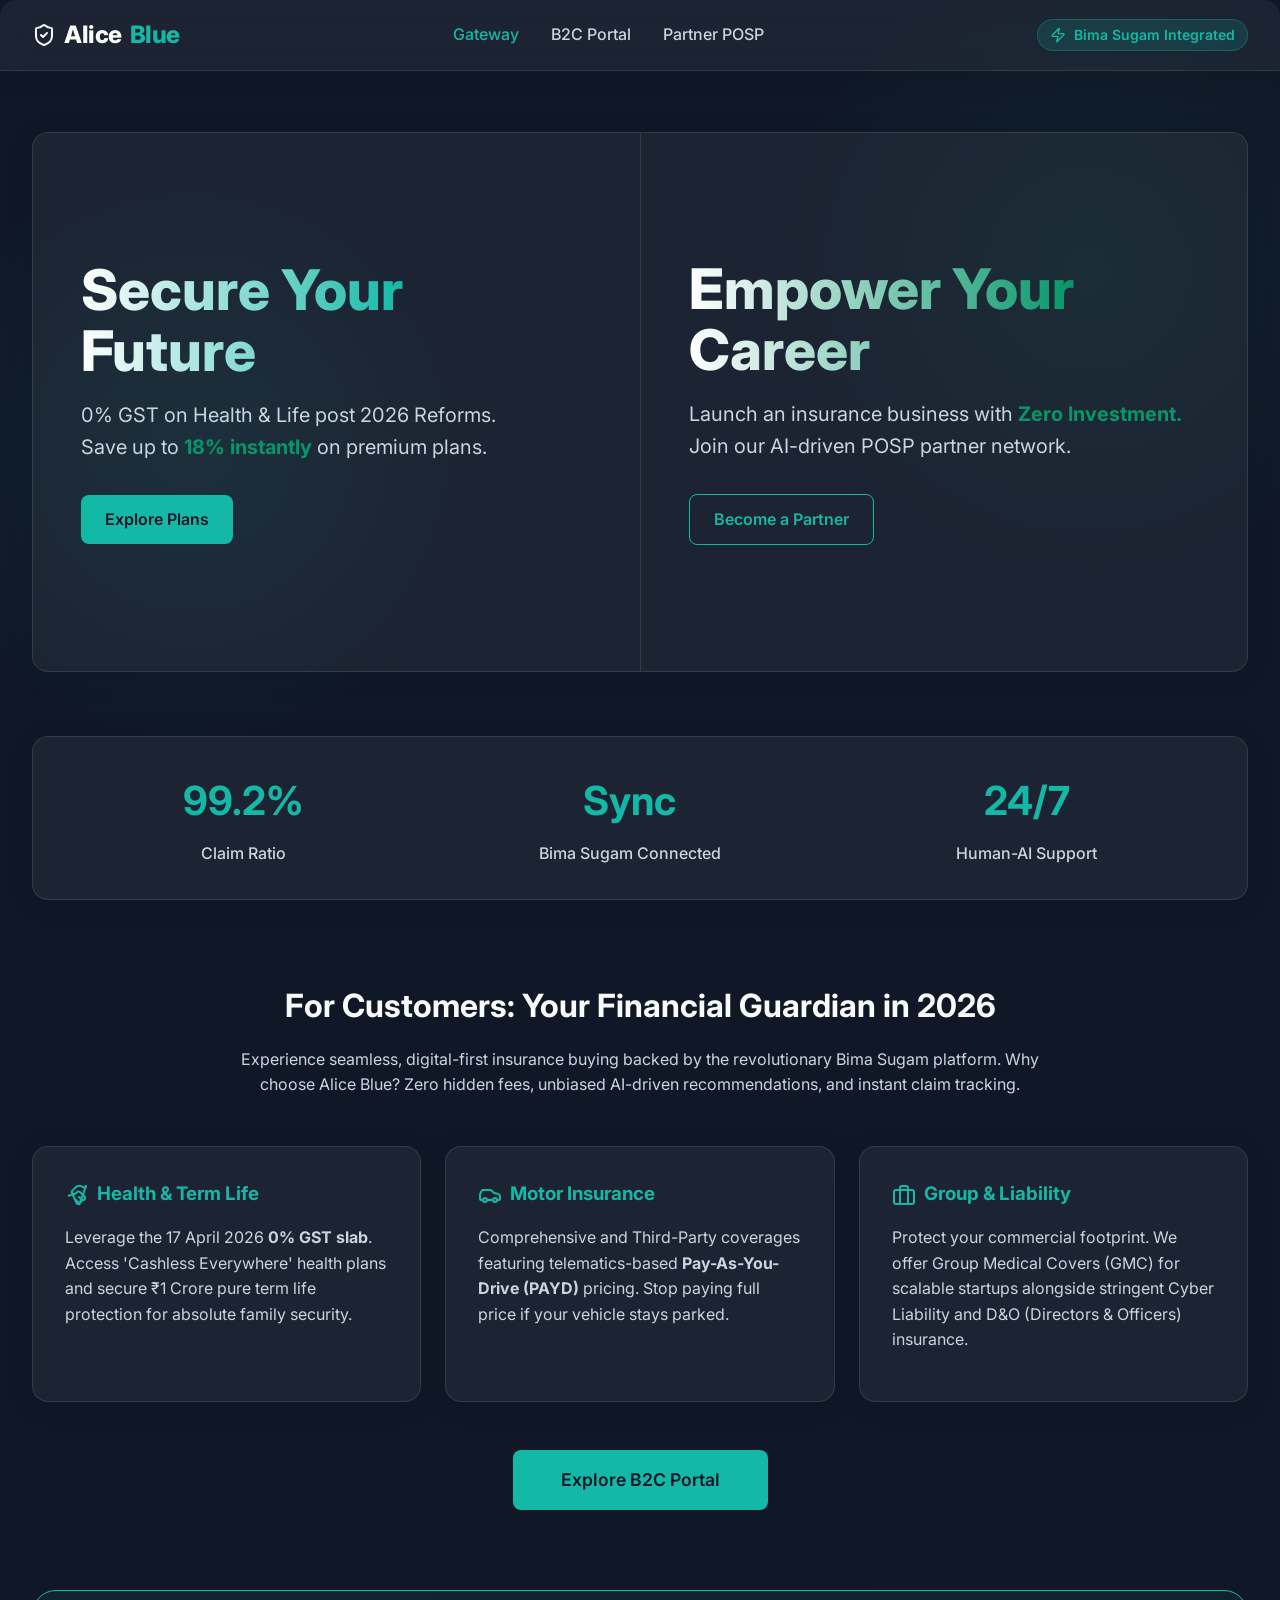
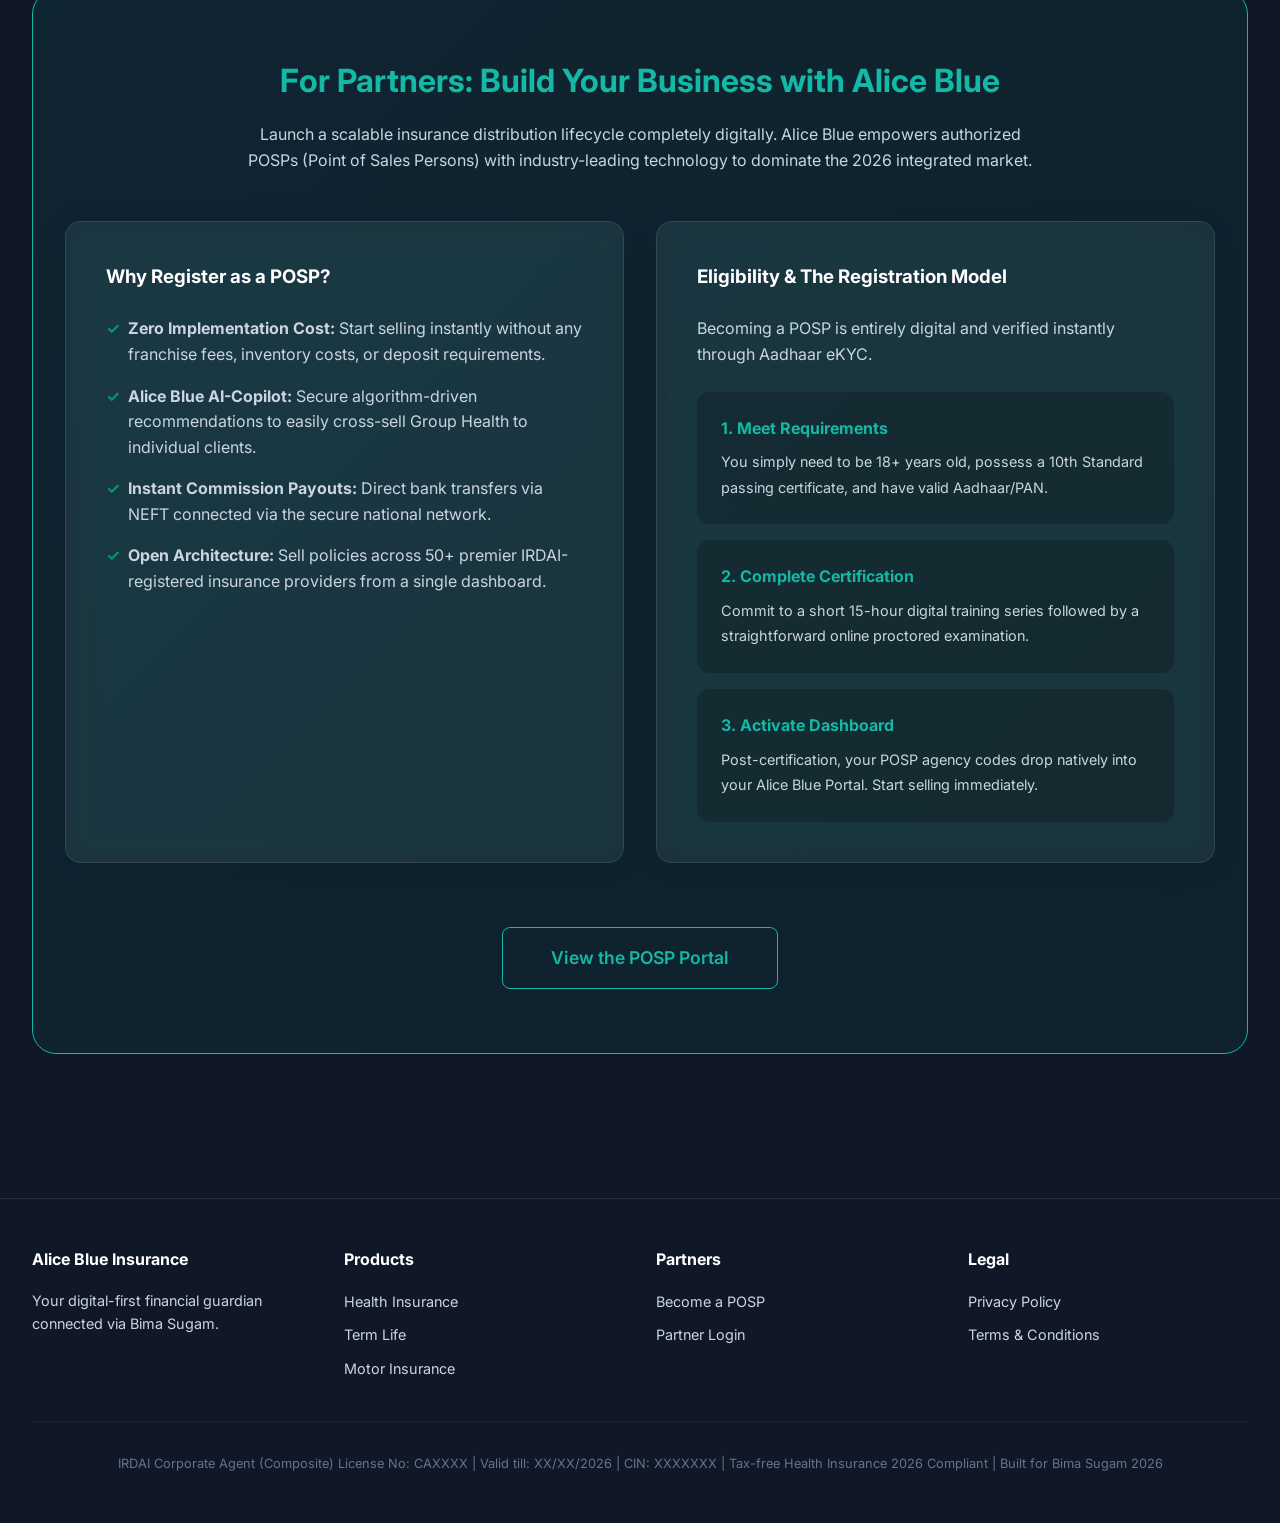
==== index.html @ c46fc63b "initial commit" ====
<!DOCTYPE html>
<html lang="en">
<head>
  <meta charset="UTF-8">
  <meta name="viewport" content="width=device-width, initial-scale=1.0">
  <title>Alice Blue Insurance | Tax-free Health Insurance 2026</title>
  <link rel="stylesheet" href="styles.css">
</head>
<body>

  <!-- Sticky Glass Header -->
  <header class="header glass-panel">
    <div class="container">
      <div class="logo">
        <svg xmlns="http://www.w3.org/2000/svg" width="24" height="24" viewBox="0 0 24 24" fill="none" stroke="currentColor" stroke-width="2" stroke-linecap="round" stroke-linejoin="round" class="lucide lucide-shield-check"><path d="M20 13c0 5-3.5 7.5-7.66 8.95a1 1 0 0 1-.67-.01C7.5 20.5 4 18 4 13V6a1 1 0 0 1 1-1c2 0 4.5-1.2 6.24-2.72a1.17 1.17 0 0 1 1.52 0C14.51 3.81 17 5 19 5a1 1 0 0 1 1 1z"/><path d="m9 12 2 2 4-4"/></svg>
        Alice<span>Blue</span>
      </div>
      <nav class="nav-links">
        <a href="index.html" class="active">Gateway</a>
        <a href="b2c.html">B2C Portal</a>
        <a href="b2b.html">Partner POSP</a>
      </nav>
      <div class="bima-sugam-badge">
        <svg xmlns="http://www.w3.org/2000/svg" width="16" height="16" viewBox="0 0 24 24" fill="none" stroke="currentColor" stroke-width="2" stroke-linecap="round" stroke-linejoin="round" class="lucide lucide-zap"><path d="M4 14a1 1 0 0 1-.78-1.63l9.9-10.2a.5.5 0 0 1 .86.46l-1.92 6.02A1 1 0 0 0 13 10h7a1 1 0 0 1 .78 1.63l-9.9 10.2a.5.5 0 0 1-.86-.46l1.92-6.02A1 1 0 0 0 11 14z"/></svg>
        Bima Sugam Integrated
      </div>
    </div>
  </header>

  <!-- Main Content Gateway -->
  <main class="main-content">
    <div class="container animate-fade-in">
      
      <!-- User Flow Split Hero -->
      <section class="hero-wrapper">
        <div class="hero-split glass-panel">
          <!-- Left: B2C Flow -->
          <div class="hero-half left">
            <h1>Secure Your <br/>Future</h1>
            <p>0% GST on Health & Life post 2026 Reforms. <br/>Save up to <span class="highlight">18% instantly</span> on premium plans.</p>
            <a href="b2c.html" class="btn btn-primary">Explore Plans</a>
          </div>
          <!-- Right: B2B Flow -->
          <div class="hero-half right">
            <h1>Empower Your <br/>Career</h1>
            <p>Launch an insurance business with <span class="highlight">Zero Investment.</span> Join our AI-driven POSP partner network.</p>
            <a href="b2b.html" class="btn btn-outline">Become a Partner</a>
          </div>
        </div>
      </section>

      <!-- Trust Bar -->
      <section class="trust-bar glass-panel animate-fade-in delay-100">
        <div class="trust-stat">
          <h3>99.2%</h3>
          <p>Claim Ratio</p>
        </div>
        <div class="trust-stat">
          <h3>Sync</h3>
          <p>Bima Sugam Connected</p>
        </div>
        <div class="trust-stat">
          <h3>24/7</h3>
          <p>Human-AI Support</p>
        </div>
      </section>

      <!-- B2C Ecosystem Section -->
      <section class="b2c-offerings animate-fade-in delay-200" style="margin: 5rem 0;">
        <h2 class="section-title" style="margin-bottom: 1rem;">For Customers: Your Financial Guardian in 2026</h2>
        <p style="text-align: center; color: var(--text-secondary); max-width: 800px; margin: 0 auto 3rem auto;">Experience seamless, digital-first insurance buying backed by the revolutionary Bima Sugam platform. Why choose Alice Blue? Zero hidden fees, unbiased AI-driven recommendations, and instant claim tracking.</p>
        
        <div class="bento-grid" style="margin-bottom: 3rem;">
          <!-- Health & Life -->
          <div class="bento-box glass-panel">
            <h3 style="color: var(--electric-teal); margin-bottom: 1rem;"><svg xmlns="http://www.w3.org/2000/svg" width="24" height="24" viewBox="0 0 24 24" fill="none" stroke="currentColor" stroke-width="2" stroke-linecap="round" stroke-linejoin="round" style="margin-right: 8px; vertical-align: middle;"><path d="m11 17 2 2a1 1 0 1 0 3-3"/><path d="m14 14 2.5 2.5a1 1 0 1 0 3-3l-3.88-3.88a3 3 0 0 0-4.24 0l-.88.88a1 1 0 1 1-3-3l2.81-2.81a5.79 5.79 0 0 1 7.06-.87l.47.28a2 2 0 0 0 1.42.25L21 4"/><path d="m21 3-6.5 18a.56.56 0 0 1-.62.33l-1.33-.21a1.27 1.27 0 0 1-.9-.72l-4-9-4 1.35"/></svg>Health & Term Life</h3>
            <p style="color: var(--text-secondary); margin-bottom: 1rem;">Leverage the 17 April 2026 <strong>0% GST slab</strong>. Access 'Cashless Everywhere' health plans and secure ₹1 Crore pure term life protection for absolute family security.</p>
          </div>
          <!-- Motor -->
          <div class="bento-box glass-panel">
            <h3 style="color: var(--electric-teal); margin-bottom: 1rem;"><svg xmlns="http://www.w3.org/2000/svg" width="24" height="24" viewBox="0 0 24 24" fill="none" stroke="currentColor" stroke-width="2" stroke-linecap="round" stroke-linejoin="round" style="margin-right: 8px; vertical-align: middle;"><path d="M19 17h2c.6 0 1-.4 1-1v-3c0-.9-.7-1.7-1.5-1.9C18.7 10.6 16 10 16 10s-1.3-1.4-2.2-2.3c-.5-.4-1.1-.7-1.8-.7H5c-.6 0-1.1.4-1.4.9l-1.4 2.9A3.7 3.7 0 0 0 2 12v4c0 .6.4 1 1 1h2"/><circle cx="7" cy="17" r="2"/><path d="M9 17h6"/><circle cx="17" cy="17" r="2"/></svg>Motor Insurance</h3>
            <p style="color: var(--text-secondary); margin-bottom: 1rem;">Comprehensive and Third-Party coverages featuring telematics-based <strong>Pay-As-You-Drive (PAYD)</strong> pricing. Stop paying full price if your vehicle stays parked.</p>
          </div>
          <!-- Corporate & Liability (New) -->
          <div class="bento-box glass-panel">
            <h3 style="color: var(--electric-teal); margin-bottom: 1rem;"><svg xmlns="http://www.w3.org/2000/svg" width="24" height="24" viewBox="0 0 24 24" fill="none" stroke="currentColor" stroke-width="2" stroke-linecap="round" stroke-linejoin="round" style="margin-right: 8px; vertical-align: middle;"><rect width="20" height="14" x="2" y="7" rx="2" ry="2"/><path d="M16 21V5a2 2 0 0 0-2-2h-4a2 2 0 0 0-2 2v16"/></svg>Group & Liability</h3>
            <p style="color: var(--text-secondary); margin-bottom: 1rem;">Protect your commercial footprint. We offer Group Medical Covers (GMC) for scalable startups alongside stringent Cyber Liability and D&O (Directors & Officers) insurance.</p>
          </div>
        </div>
        <div style="text-align: center;">
          <a href="b2c.html" class="btn btn-primary" style="font-size: 1.1rem; padding: 1rem 3rem;">Explore B2C Portal</a>
        </div>
      </section>

      <!-- B2B POSP Section -->
      <section class="b2b-partner animate-fade-in delay-300" style="margin: 5rem 0; padding: 4rem 2rem; background: linear-gradient(135deg, rgba(20, 184, 166, 0.08), rgba(5, 150, 105, 0.08)); border-radius: 24px; border: 1px solid var(--electric-teal);">
        <h2 class="section-title" style="margin-bottom: 1rem; color: var(--electric-teal);">For Partners: Build Your Business with Alice Blue</h2>
        <p style="text-align: center; color: var(--text-secondary); max-width: 800px; margin: 0 auto 3rem auto;">Launch a scalable insurance distribution lifecycle completely digitally. Alice Blue empowers authorized POSPs (Point of Sales Persons) with industry-leading technology to dominate the 2026 integrated market.</p>
        
        <div class="bento-grid" style="grid-template-columns: repeat(auto-fit, minmax(350px, 1fr)); gap: 2rem;">
          <div class="glass-panel" style="padding: 2.5rem;">
            <h3 style="color: var(--white); margin-bottom: 1.5rem;">Why Register as a POSP?</h3>
            <ul style="color: var(--text-secondary); list-style-type: none;">
              <li style="margin-bottom: 1rem; display: flex; align-items: flex-start; gap: 0.5rem;"><span style="color: var(--emerald-green); font-weight: bold;">✓</span> <span><strong>Zero Implementation Cost:</strong> Start selling instantly without any franchise fees, inventory costs, or deposit requirements.</span></li>
              <li style="margin-bottom: 1rem; display: flex; align-items: flex-start; gap: 0.5rem;"><span style="color: var(--emerald-green); font-weight: bold;">✓</span> <span><strong>Alice Blue AI-Copilot:</strong> Secure algorithm-driven recommendations to easily cross-sell Group Health to individual clients.</span></li>
              <li style="margin-bottom: 1rem; display: flex; align-items: flex-start; gap: 0.5rem;"><span style="color: var(--emerald-green); font-weight: bold;">✓</span> <span><strong>Instant Commission Payouts:</strong> Direct bank transfers via NEFT connected via the secure national network.</span></li>
              <li style="display: flex; align-items: flex-start; gap: 0.5rem;"><span style="color: var(--emerald-green); font-weight: bold;">✓</span> <span><strong>Open Architecture:</strong> Sell policies across 50+ premier IRDAI-registered insurance providers from a single dashboard.</span></li>
            </ul>
          </div>
          <div class="glass-panel" style="padding: 2.5rem;">
            <h3 style="color: var(--white); margin-bottom: 1.5rem;">Eligibility & The Registration Model</h3>
            <p style="color: var(--text-secondary); margin-bottom: 1.5rem;">Becoming a POSP is entirely digital and verified instantly through Aadhaar eKYC.</p>
            <div style="background: rgba(0,0,0,0.2); padding: 1.5rem; border-radius: 12px; margin-bottom: 1rem;">
              <strong style="color: var(--electric-teal); display: block; margin-bottom: 0.5rem;">1. Meet Requirements</strong>
              <span style="color: var(--text-secondary); font-size: 0.9rem;">You simply need to be 18+ years old, possess a 10th Standard passing certificate, and have valid Aadhaar/PAN.</span>
            </div>
            <div style="background: rgba(0,0,0,0.2); padding: 1.5rem; border-radius: 12px; margin-bottom: 1rem;">
              <strong style="color: var(--electric-teal); display: block; margin-bottom: 0.5rem;">2. Complete Certification</strong>
              <span style="color: var(--text-secondary); font-size: 0.9rem;">Commit to a short 15-hour digital training series followed by a straightforward online proctored examination.</span>
            </div>
            <div style="background: rgba(0,0,0,0.2); padding: 1.5rem; border-radius: 12px;">
              <strong style="color: var(--electric-teal); display: block; margin-bottom: 0.5rem;">3. Activate Dashboard</strong>
              <span style="color: var(--text-secondary); font-size: 0.9rem;">Post-certification, your POSP agency codes drop natively into your Alice Blue Portal. Start selling immediately.</span>
            </div>
          </div>
        </div>
        <div style="text-align: center; margin-top: 4rem;">
          <a href="b2b.html" class="btn btn-outline" style="font-size: 1.1rem; padding: 1rem 3rem;">View the POSP Portal</a>
        </div>
      </section>

    </div>
  </main>

  <footer class="footer">
    <div class="container">
      <div class="footer-content">
        <div>
          <h4>Alice Blue Insurance</h4>
          <p style="color: var(--text-secondary); font-size: 0.9rem;">Your digital-first financial guardian connected via Bima Sugam.</p>
        </div>
        <div>
          <h4>Products</h4>
          <ul>
            <li><a href="#">Health Insurance</a></li>
            <li><a href="#">Term Life</a></li>
            <li><a href="#">Motor Insurance</a></li>
          </ul>
        </div>
        <div>
          <h4>Partners</h4>
          <ul>
            <li><a href="b2b.html">Become a POSP</a></li>
            <li><a href="#">Partner Login</a></li>
          </ul>
        </div>
        <div>
          <h4>Legal</h4>
          <ul>
            <li><a href="#">Privacy Policy</a></li>
            <li><a href="#">Terms & Conditions</a></li>
          </ul>
        </div>
      </div>
      <div class="irdai-text">
        IRDAI Corporate Agent (Composite) License No: CAXXXX | Valid till: XX/XX/2026 | CIN: XXXXXXX | Tax-free Health Insurance 2026 Compliant | Built for Bima Sugam 2026
      </div>
    </div>
  </footer>

</body>
</html>
---- styles.css ----
@import url('https://fonts.googleapis.com/css2?family=Inter:wght@300;400;500;600;700;800&display=swap');

:root {
  /* Color Palette */
  --deep-navy: #101828;
  --electric-teal: #14B8A6;
  --teal-hover: #0d9488;
  --emerald-green: #059669;
  --slate-gray: #64748B;
  --white: #ffffff;
  --glass-bg: rgba(255, 255, 255, 0.05);
  --glass-border: rgba(255, 255, 255, 0.1);
  --text-primary: #f8fafc;
  --text-secondary: #cbd5e1;
  --badge-bg: rgba(20, 184, 166, 0.15);

  /* Typography */
  --font-family: 'Inter', sans-serif;
}

* {
  margin: 0;
  padding: 0;
  box-sizing: border-box;
}

body {
  font-family: var(--font-family);
  background-color: var(--deep-navy);
  color: var(--text-primary);
  line-height: 1.6;
  min-height: 100vh;
  display: flex;
  flex-direction: column;
  background-image: 
    radial-gradient(circle at 15% 50%, rgba(20, 184, 166, 0.08), transparent 25%),
    radial-gradient(circle at 85% 30%, rgba(5, 150, 105, 0.08), transparent 25%);
  background-attachment: fixed;
}

a {
  text-decoration: none;
  color: inherit;
  transition: all 0.3s ease;
}

ul {
  list-style: none;
}

/* Layout Utilities */
.container {
  max-width: 1280px;
  margin: 0 auto;
  padding: 0 2rem;
  width: 100%;
}

.main-content {
  flex-grow: 1;
  padding-top: 100px; /* Accounts for sticky header */
}

/* Glassmorphism Utilities */
.glass-panel {
  background: var(--glass-bg);
  backdrop-filter: blur(12px);
  -webkit-backdrop-filter: blur(12px);
  border: 1px solid var(--glass-border);
  border-radius: 16px;
  box-shadow: 0 4px 30px rgba(0, 0, 0, 0.1);
}

/* Bento Box Grid */
.bento-grid {
  display: grid;
  grid-template-columns: repeat(auto-fit, minmax(300px, 1fr));
  gap: 1.5rem;
}

.bento-box {
  padding: 2rem;
  transition: transform 0.3s ease, box-shadow 0.3s ease;
}

.bento-box:hover {
  transform: translateY(-5px);
  box-shadow: 0 10px 40px rgba(20, 184, 166, 0.15);
  border-color: rgba(20, 184, 166, 0.3);
}

/* Buttons */
.btn {
  display: inline-flex;
  align-items: center;
  justify-content: center;
  padding: 0.75rem 1.5rem;
  border-radius: 8px;
  font-weight: 600;
  cursor: pointer;
  border: none;
  transition: all 0.3s ease;
}

.btn-primary {
  background: var(--electric-teal);
  color: var(--deep-navy);
}

.btn-primary:hover {
  background: var(--teal-hover);
  transform: scale(1.05);
}

.btn-outline {
  background: transparent;
  border: 1px solid var(--electric-teal);
  color: var(--electric-teal);
}

.btn-outline:hover {
  background: var(--badge-bg);
  transform: scale(1.05);
}

.btn-green {
  background: var(--emerald-green);
  color: var(--white);
}

.btn-green:hover {
  background: #047857;
  transform: scale(1.05);
}

/* Header */
.header {
  position: fixed;
  top: 0;
  left: 0;
  width: 100%;
  z-index: 1000;
  padding: 1rem 0;
  border-bottom-left-radius: 0;
  border-bottom-right-radius: 0;
  border-left: none;
  border-right: none;
  border-top: none;
}

.header .container {
  display: flex;
  justify-content: space-between;
  align-items: center;
}

.logo {
  font-size: 1.5rem;
  font-weight: 800;
  letter-spacing: -0.5px;
  display: flex;
  align-items: center;
  gap: 0.5rem;
}

.logo span {
  color: var(--electric-teal);
}

.nav-links {
  display: flex;
  gap: 2rem;
  align-items: center;
}

.nav-links a {
  font-weight: 500;
  color: var(--text-secondary);
}

.nav-links a:hover, .nav-links a.active {
  color: var(--electric-teal);
}

.bima-sugam-badge {
  background: var(--badge-bg);
  color: var(--electric-teal);
  padding: 0.25rem 0.75rem;
  border-radius: 20px;
  font-size: 0.875rem;
  font-weight: 600;
  display: flex;
  align-items: center;
  gap: 0.5rem;
  border: 1px solid rgba(20, 184, 166, 0.3);
}

/* Footer */
.footer {
  margin-top: 4rem;
  padding: 3rem 0;
  border-top: 1px solid var(--glass-border);
}

.footer-content {
  display: grid;
  grid-template-columns: repeat(auto-fit, minmax(200px, 1fr));
  gap: 2rem;
  margin-bottom: 2rem;
}

.footer h4 {
  color: var(--white);
  margin-bottom: 1rem;
}

.footer ul li {
  margin-bottom: 0.5rem;
}

.footer ul li a {
  color: var(--text-secondary);
  font-size: 0.9rem;
}

.footer ul li a:hover {
  color: var(--electric-teal);
}

.irdai-text {
  text-align: center;
  color: var(--slate-gray);
  font-size: 0.8rem;
  padding-top: 2rem;
  border-top: 1px solid rgba(255, 255, 255, 0.05);
}

/* Animations */
@keyframes fadeIn {
  from { opacity: 0; transform: translateY(20px); }
  to { opacity: 1; transform: translateY(0); }
}

.animate-fade-in {
  animation: fadeIn 0.8s ease forwards;
}

.delay-100 { animation-delay: 0.1s; }
.delay-200 { animation-delay: 0.2s; }
.delay-300 { animation-delay: 0.3s; }

/* Responsive adjustments */
@media (max-width: 768px) {
  .nav-links {
    display: none; /* simple hide for mobile for now */
  }
  .hero-split {
    flex-direction: column;
  }
  .hero-split > div {
    border-right: none !important;
    border-bottom: 1px solid var(--glass-border);
    padding-bottom: 2rem;
    margin-bottom: 2rem;
  }
}

/* Page Specific: Gateway */
.hero-wrapper {
  display: flex;
  min-height: 60vh;
  margin-top: 2rem;
  align-items: stretch;
}

.hero-split {
  display: flex;
  width: 100%;
}

.hero-half {
  flex: 1;
  padding: 3rem;
  display: flex;
  flex-direction: column;
  justify-content: center;
  align-items: flex-start;
}

.hero-half.left {
  border-right: 1px solid var(--glass-border);
}

.hero-half h1 {
  font-size: 3.5rem;
  font-weight: 800;
  margin-bottom: 1rem;
  line-height: 1.1;
}

.hero-half.left h1 {
  background: linear-gradient(to right, var(--white), var(--electric-teal));
  -webkit-background-clip: text;
  -webkit-text-fill-color: transparent;
}

.hero-half.right h1 {
  background: linear-gradient(to right, var(--white), var(--emerald-green));
  -webkit-background-clip: text;
  -webkit-text-fill-color: transparent;
}

.hero-half p {
  font-size: 1.25rem;
  color: var(--text-secondary);
  margin-bottom: 2rem;
}

.hero-half .highlight {
  color: var(--emerald-green);
  font-weight: 700;
}

.trust-bar {
  margin: 4rem 0;
  display: flex;
  justify-content: space-around;
  padding: 2rem;
  text-align: center;
}

.trust-stat h3 {
  font-size: 2.5rem;
  color: var(--electric-teal);
  margin-bottom: 0.5rem;
}

.trust-stat p {
  color: var(--text-secondary);
  font-weight: 500;
}

.section-title {
  text-align: center;
  font-size: 2rem;
  margin-bottom: 3rem;
}

/* Page Specific: B2C */
.awareness-banner {
  background: linear-gradient(135deg, rgba(20, 184, 166, 0.2), rgba(5, 150, 105, 0.2));
  border: 1px solid var(--electric-teal);
  padding: 2rem;
  border-radius: 16px;
  text-align: center;
  margin: 2rem 0 4rem 0;
}

.awareness-banner h2 {
  color: var(--white);
  font-size: 2rem;
  margin-bottom: 0.5rem;
}

.awareness-banner p {
  color: var(--emerald-green);
  font-size: 1.25rem;
  font-weight: 600;
}

.gap-widget {
  padding: 3rem;
  text-align: center;
  margin-bottom: 4rem;
}

.range-slider {
  width: 100%;
  max-width: 500px;
  margin: 2rem auto;
}

.range-slider input[type="range"] {
  width: 100%;
  accent-color: var(--electric-teal);
}

.calc-result {
  font-size: 2.5rem;
  color: var(--electric-teal);
  font-weight: 800;
  margin: 1rem 0;
}

.pricing-table {
  display: grid;
  grid-template-columns: repeat(auto-fit, minmax(250px, 1fr));
  gap: 2rem;
  margin-bottom: 4rem;
}

.pricing-card {
  text-align: center;
  padding: 2.5rem 2rem;
}

.pricing-card h3 {
  font-size: 1.5rem;
  margin-bottom: 1rem;
}

.pricing-card .price {
  font-size: 2.5rem;
  font-weight: 800;
  color: var(--white);
  margin-bottom: 1.5rem;
}

.pricing-card .price span {
  font-size: 1rem;
  color: var(--text-secondary);
}

.pricing-card ul {
  text-align: left;
  margin-bottom: 2rem;
}

.pricing-card ul li {
  margin-bottom: 0.75rem;
  color: var(--text-secondary);
  display: flex;
  align-items: center;
  gap: 0.5rem;
}

.jargon-grid {
  display: grid;
  grid-template-columns: repeat(auto-fit, minmax(200px, 1fr));
  gap: 1.5rem;
}

.jargon-item h4 {
  color: var(--electric-teal);
  margin-bottom: 0.5rem;
}

/* Page Specific: B2B */
.stepper {
  display: flex;
  justify-content: space-between;
  margin: 4rem 0;
  position: relative;
}

.stepper::before {
  content: '';
  position: absolute;
  top: 24px;
  left: 0;
  width: 100%;
  height: 2px;
  background: var(--glass-border);
  z-index: 0;
}

.step {
  position: relative;
  z-index: 1;
  text-align: center;
  width: 25%;
}

.step-circle {
  width: 50px;
  height: 50px;
  background: var(--deep-navy);
  border: 2px solid var(--electric-teal);
  border-radius: 50%;
  display: flex;
  align-items: center;
  justify-content: center;
  margin: 0 auto 1rem auto;
  font-weight: 700;
  color: var(--electric-teal);
}

.step.active .step-circle {
  background: var(--electric-teal);
  color: var(--deep-navy);
}

.eligibility-widget {
  max-width: 400px;
  margin: 0 auto 4rem auto;
}

.eligibility-widget ul li {
  padding: 1rem;
  border-bottom: 1px solid var(--glass-border);
  display: flex;
  align-items: center;
  gap: 1rem;
}

.eligibility-widget ul li:last-child {
  border-bottom: none;
}

.dashboard-mock {
  padding: 2rem;
  margin-top: 4rem;
}

.dashboard-header {
  display: flex;
  justify-content: space-between;
  align-items: center;
  margin-bottom: 2rem;
}

.stat-grid {
  display: grid;
  grid-template-columns: repeat(3, 1fr);
  gap: 1.5rem;
}

.stat-box h5 {
  color: var(--text-secondary);
  font-weight: 500;
  margin-bottom: 0.5rem;
}

.stat-box .value {
  font-size: 2rem;
  font-weight: 700;
  color: var(--white);
}

.stat-box .trend.up {
  color: var(--emerald-green);
  font-size: 0.875rem;
}
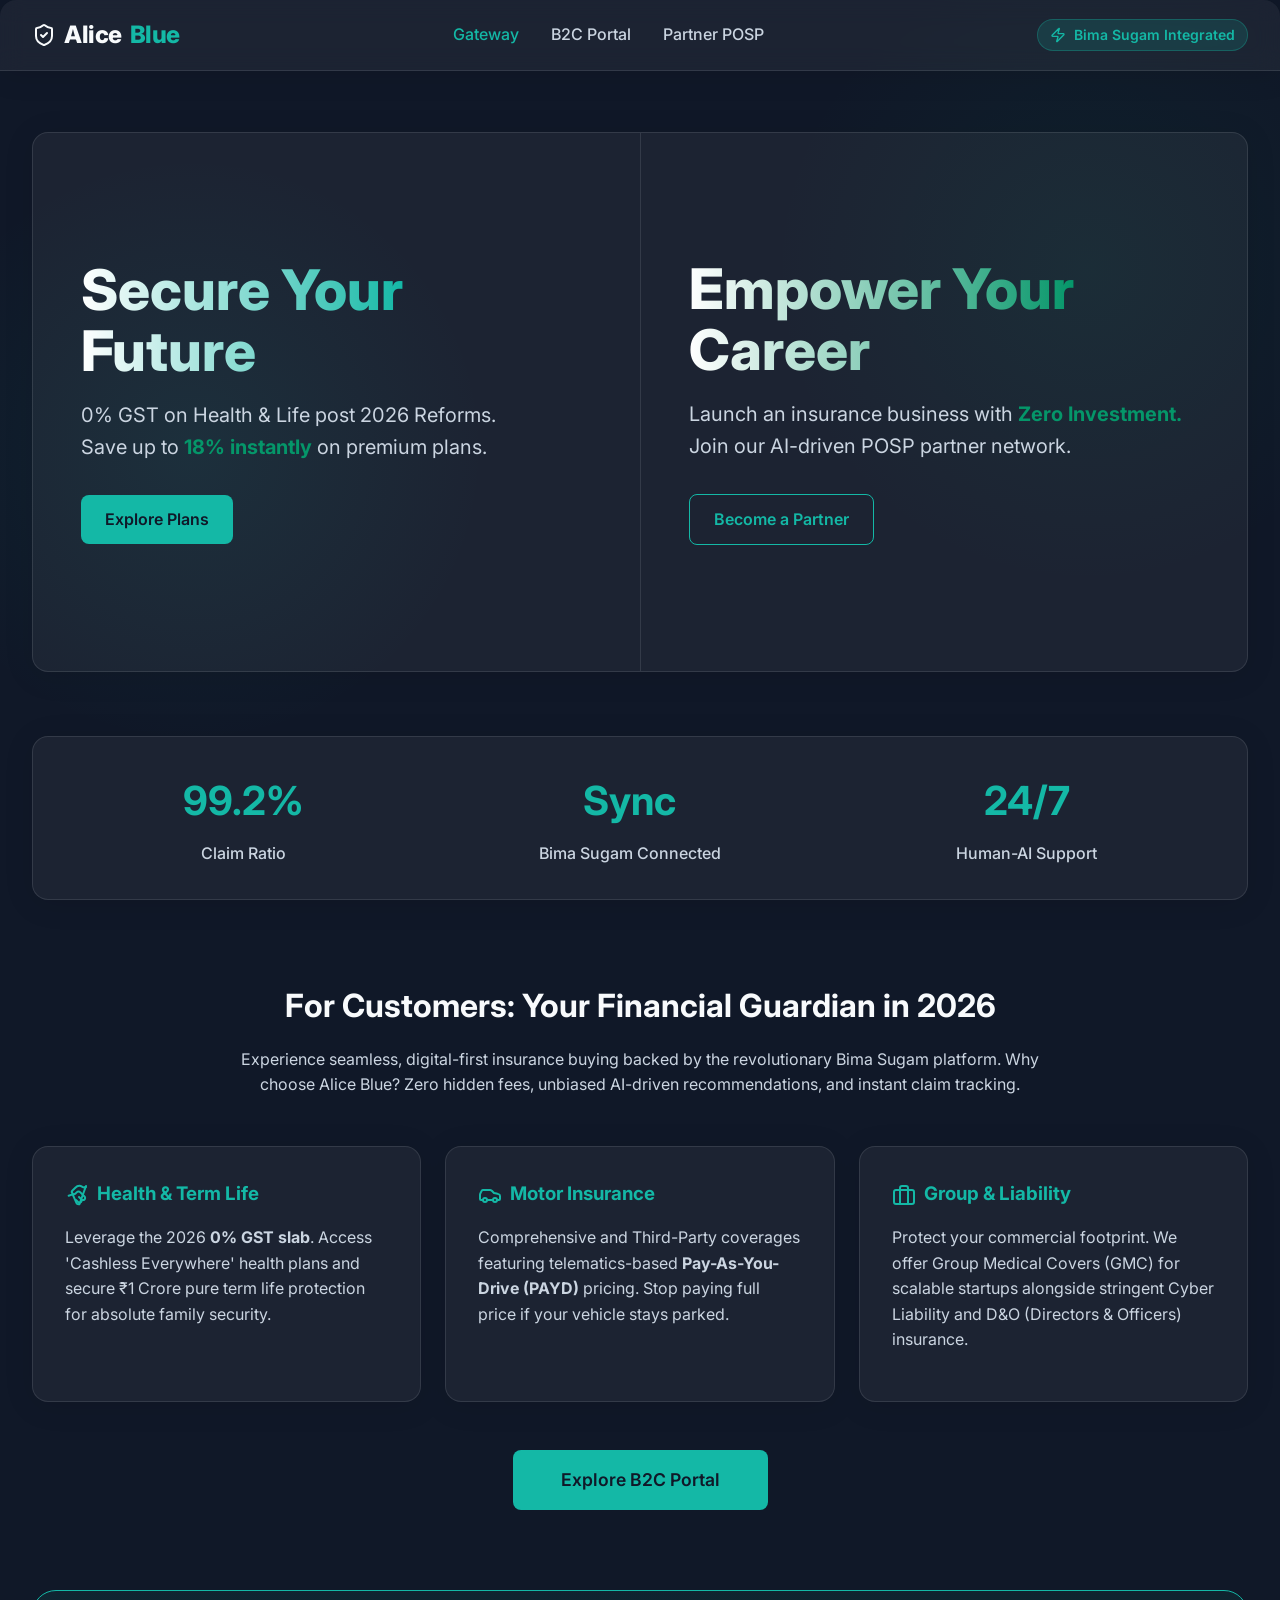
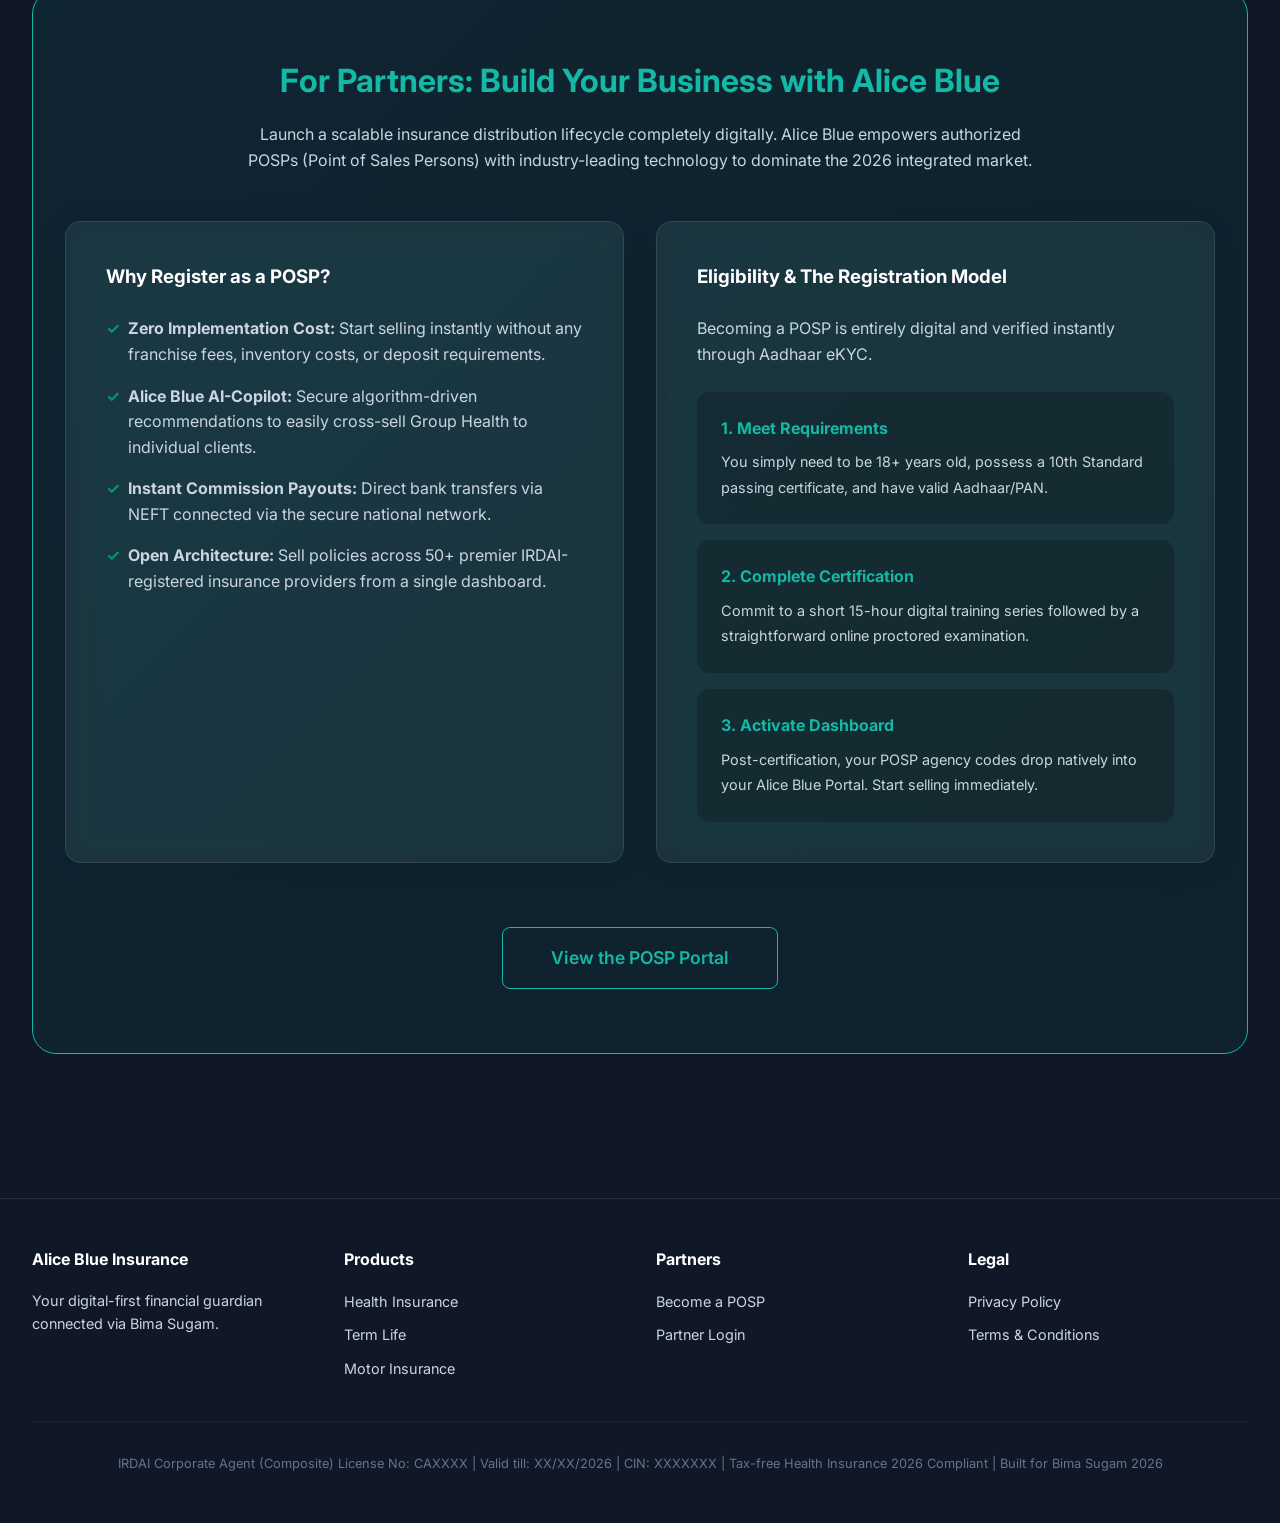
==== commit 6f355914: "pushing new changes" ====
--- a/index.html
+++ b/index.html
@@ -1,18 +1,26 @@
 <!DOCTYPE html>
 <html lang="en">
+
 <head>
   <meta charset="UTF-8">
   <meta name="viewport" content="width=device-width, initial-scale=1.0">
   <title>Alice Blue Insurance | Tax-free Health Insurance 2026</title>
   <link rel="stylesheet" href="styles.css">
 </head>
+
 <body>
 
   <!-- Sticky Glass Header -->
   <header class="header glass-panel">
     <div class="container">
       <div class="logo">
-        <svg xmlns="http://www.w3.org/2000/svg" width="24" height="24" viewBox="0 0 24 24" fill="none" stroke="currentColor" stroke-width="2" stroke-linecap="round" stroke-linejoin="round" class="lucide lucide-shield-check"><path d="M20 13c0 5-3.5 7.5-7.66 8.95a1 1 0 0 1-.67-.01C7.5 20.5 4 18 4 13V6a1 1 0 0 1 1-1c2 0 4.5-1.2 6.24-2.72a1.17 1.17 0 0 1 1.52 0C14.51 3.81 17 5 19 5a1 1 0 0 1 1 1z"/><path d="m9 12 2 2 4-4"/></svg>
+        <svg xmlns="http://www.w3.org/2000/svg" width="24" height="24" viewBox="0 0 24 24" fill="none"
+          stroke="currentColor" stroke-width="2" stroke-linecap="round" stroke-linejoin="round"
+          class="lucide lucide-shield-check">
+          <path
+            d="M20 13c0 5-3.5 7.5-7.66 8.95a1 1 0 0 1-.67-.01C7.5 20.5 4 18 4 13V6a1 1 0 0 1 1-1c2 0 4.5-1.2 6.24-2.72a1.17 1.17 0 0 1 1.52 0C14.51 3.81 17 5 19 5a1 1 0 0 1 1 1z" />
+          <path d="m9 12 2 2 4-4" />
+        </svg>
         Alice<span>Blue</span>
       </div>
       <nav class="nav-links">
@@ -21,7 +29,12 @@
         <a href="b2b.html">Partner POSP</a>
       </nav>
       <div class="bima-sugam-badge">
-        <svg xmlns="http://www.w3.org/2000/svg" width="16" height="16" viewBox="0 0 24 24" fill="none" stroke="currentColor" stroke-width="2" stroke-linecap="round" stroke-linejoin="round" class="lucide lucide-zap"><path d="M4 14a1 1 0 0 1-.78-1.63l9.9-10.2a.5.5 0 0 1 .86.46l-1.92 6.02A1 1 0 0 0 13 10h7a1 1 0 0 1 .78 1.63l-9.9 10.2a.5.5 0 0 1-.86-.46l1.92-6.02A1 1 0 0 0 11 14z"/></svg>
+        <svg xmlns="http://www.w3.org/2000/svg" width="16" height="16" viewBox="0 0 24 24" fill="none"
+          stroke="currentColor" stroke-width="2" stroke-linecap="round" stroke-linejoin="round"
+          class="lucide lucide-zap">
+          <path
+            d="M4 14a1 1 0 0 1-.78-1.63l9.9-10.2a.5.5 0 0 1 .86.46l-1.92 6.02A1 1 0 0 0 13 10h7a1 1 0 0 1 .78 1.63l-9.9 10.2a.5.5 0 0 1-.86-.46l1.92-6.02A1 1 0 0 0 11 14z" />
+        </svg>
         Bima Sugam Integrated
       </div>
     </div>
@@ -30,20 +43,22 @@
   <!-- Main Content Gateway -->
   <main class="main-content">
     <div class="container animate-fade-in">
-      
+
       <!-- User Flow Split Hero -->
       <section class="hero-wrapper">
         <div class="hero-split glass-panel">
           <!-- Left: B2C Flow -->
           <div class="hero-half left">
-            <h1>Secure Your <br/>Future</h1>
-            <p>0% GST on Health & Life post 2026 Reforms. <br/>Save up to <span class="highlight">18% instantly</span> on premium plans.</p>
+            <h1>Secure Your <br />Future</h1>
+            <p>0% GST on Health & Life post 2026 Reforms. <br />Save up to <span class="highlight">18% instantly</span>
+              on premium plans.</p>
             <a href="b2c.html" class="btn btn-primary">Explore Plans</a>
           </div>
           <!-- Right: B2B Flow -->
           <div class="hero-half right">
-            <h1>Empower Your <br/>Career</h1>
-            <p>Launch an insurance business with <span class="highlight">Zero Investment.</span> Join our AI-driven POSP partner network.</p>
+            <h1>Empower Your <br />Career</h1>
+            <p>Launch an insurance business with <span class="highlight">Zero Investment.</span> Join our AI-driven POSP
+              partner network.</p>
             <a href="b2b.html" class="btn btn-outline">Become a Partner</a>
           </div>
         </div>
@@ -68,64 +83,117 @@
       <!-- B2C Ecosystem Section -->
       <section class="b2c-offerings animate-fade-in delay-200" style="margin: 5rem 0;">
         <h2 class="section-title" style="margin-bottom: 1rem;">For Customers: Your Financial Guardian in 2026</h2>
-        <p style="text-align: center; color: var(--text-secondary); max-width: 800px; margin: 0 auto 3rem auto;">Experience seamless, digital-first insurance buying backed by the revolutionary Bima Sugam platform. Why choose Alice Blue? Zero hidden fees, unbiased AI-driven recommendations, and instant claim tracking.</p>
-        
+        <p style="text-align: center; color: var(--text-secondary); max-width: 800px; margin: 0 auto 3rem auto;">
+          Experience seamless, digital-first insurance buying backed by the revolutionary Bima Sugam platform. Why
+          choose Alice Blue? Zero hidden fees, unbiased AI-driven recommendations, and instant claim tracking.</p>
+
         <div class="bento-grid" style="margin-bottom: 3rem;">
           <!-- Health & Life -->
           <div class="bento-box glass-panel">
-            <h3 style="color: var(--electric-teal); margin-bottom: 1rem;"><svg xmlns="http://www.w3.org/2000/svg" width="24" height="24" viewBox="0 0 24 24" fill="none" stroke="currentColor" stroke-width="2" stroke-linecap="round" stroke-linejoin="round" style="margin-right: 8px; vertical-align: middle;"><path d="m11 17 2 2a1 1 0 1 0 3-3"/><path d="m14 14 2.5 2.5a1 1 0 1 0 3-3l-3.88-3.88a3 3 0 0 0-4.24 0l-.88.88a1 1 0 1 1-3-3l2.81-2.81a5.79 5.79 0 0 1 7.06-.87l.47.28a2 2 0 0 0 1.42.25L21 4"/><path d="m21 3-6.5 18a.56.56 0 0 1-.62.33l-1.33-.21a1.27 1.27 0 0 1-.9-.72l-4-9-4 1.35"/></svg>Health & Term Life</h3>
-            <p style="color: var(--text-secondary); margin-bottom: 1rem;">Leverage the 17 April 2026 <strong>0% GST slab</strong>. Access 'Cashless Everywhere' health plans and secure ₹1 Crore pure term life protection for absolute family security.</p>
+            <h3 style="color: var(--electric-teal); margin-bottom: 1rem;"><svg xmlns="http://www.w3.org/2000/svg"
+                width="24" height="24" viewBox="0 0 24 24" fill="none" stroke="currentColor" stroke-width="2"
+                stroke-linecap="round" stroke-linejoin="round" style="margin-right: 8px; vertical-align: middle;">
+                <path d="m11 17 2 2a1 1 0 1 0 3-3" />
+                <path
+                  d="m14 14 2.5 2.5a1 1 0 1 0 3-3l-3.88-3.88a3 3 0 0 0-4.24 0l-.88.88a1 1 0 1 1-3-3l2.81-2.81a5.79 5.79 0 0 1 7.06-.87l.47.28a2 2 0 0 0 1.42.25L21 4" />
+                <path d="m21 3-6.5 18a.56.56 0 0 1-.62.33l-1.33-.21a1.27 1.27 0 0 1-.9-.72l-4-9-4 1.35" />
+              </svg>Health & Term Life</h3>
+            <p style="color: var(--text-secondary); margin-bottom: 1rem;">Leverage the 2026 <strong>0% GST
+                slab</strong>. Access 'Cashless Everywhere' health plans and secure ₹1 Crore pure term life protection
+              for absolute family security.</p>
           </div>
           <!-- Motor -->
           <div class="bento-box glass-panel">
-            <h3 style="color: var(--electric-teal); margin-bottom: 1rem;"><svg xmlns="http://www.w3.org/2000/svg" width="24" height="24" viewBox="0 0 24 24" fill="none" stroke="currentColor" stroke-width="2" stroke-linecap="round" stroke-linejoin="round" style="margin-right: 8px; vertical-align: middle;"><path d="M19 17h2c.6 0 1-.4 1-1v-3c0-.9-.7-1.7-1.5-1.9C18.7 10.6 16 10 16 10s-1.3-1.4-2.2-2.3c-.5-.4-1.1-.7-1.8-.7H5c-.6 0-1.1.4-1.4.9l-1.4 2.9A3.7 3.7 0 0 0 2 12v4c0 .6.4 1 1 1h2"/><circle cx="7" cy="17" r="2"/><path d="M9 17h6"/><circle cx="17" cy="17" r="2"/></svg>Motor Insurance</h3>
-            <p style="color: var(--text-secondary); margin-bottom: 1rem;">Comprehensive and Third-Party coverages featuring telematics-based <strong>Pay-As-You-Drive (PAYD)</strong> pricing. Stop paying full price if your vehicle stays parked.</p>
+            <h3 style="color: var(--electric-teal); margin-bottom: 1rem;"><svg xmlns="http://www.w3.org/2000/svg"
+                width="24" height="24" viewBox="0 0 24 24" fill="none" stroke="currentColor" stroke-width="2"
+                stroke-linecap="round" stroke-linejoin="round" style="margin-right: 8px; vertical-align: middle;">
+                <path
+                  d="M19 17h2c.6 0 1-.4 1-1v-3c0-.9-.7-1.7-1.5-1.9C18.7 10.6 16 10 16 10s-1.3-1.4-2.2-2.3c-.5-.4-1.1-.7-1.8-.7H5c-.6 0-1.1.4-1.4.9l-1.4 2.9A3.7 3.7 0 0 0 2 12v4c0 .6.4 1 1 1h2" />
+                <circle cx="7" cy="17" r="2" />
+                <path d="M9 17h6" />
+                <circle cx="17" cy="17" r="2" />
+              </svg>Motor Insurance</h3>
+            <p style="color: var(--text-secondary); margin-bottom: 1rem;">Comprehensive and Third-Party coverages
+              featuring telematics-based <strong>Pay-As-You-Drive (PAYD)</strong> pricing. Stop paying full price if
+              your vehicle stays parked.</p>
           </div>
           <!-- Corporate & Liability (New) -->
           <div class="bento-box glass-panel">
-            <h3 style="color: var(--electric-teal); margin-bottom: 1rem;"><svg xmlns="http://www.w3.org/2000/svg" width="24" height="24" viewBox="0 0 24 24" fill="none" stroke="currentColor" stroke-width="2" stroke-linecap="round" stroke-linejoin="round" style="margin-right: 8px; vertical-align: middle;"><rect width="20" height="14" x="2" y="7" rx="2" ry="2"/><path d="M16 21V5a2 2 0 0 0-2-2h-4a2 2 0 0 0-2 2v16"/></svg>Group & Liability</h3>
-            <p style="color: var(--text-secondary); margin-bottom: 1rem;">Protect your commercial footprint. We offer Group Medical Covers (GMC) for scalable startups alongside stringent Cyber Liability and D&O (Directors & Officers) insurance.</p>
+            <h3 style="color: var(--electric-teal); margin-bottom: 1rem;"><svg xmlns="http://www.w3.org/2000/svg"
+                width="24" height="24" viewBox="0 0 24 24" fill="none" stroke="currentColor" stroke-width="2"
+                stroke-linecap="round" stroke-linejoin="round" style="margin-right: 8px; vertical-align: middle;">
+                <rect width="20" height="14" x="2" y="7" rx="2" ry="2" />
+                <path d="M16 21V5a2 2 0 0 0-2-2h-4a2 2 0 0 0-2 2v16" />
+              </svg>Group & Liability</h3>
+            <p style="color: var(--text-secondary); margin-bottom: 1rem;">Protect your commercial footprint. We offer
+              Group Medical Covers (GMC) for scalable startups alongside stringent Cyber Liability and D&O (Directors &
+              Officers) insurance.</p>
           </div>
         </div>
         <div style="text-align: center;">
-          <a href="b2c.html" class="btn btn-primary" style="font-size: 1.1rem; padding: 1rem 3rem;">Explore B2C Portal</a>
+          <a href="b2c.html" class="btn btn-primary" style="font-size: 1.1rem; padding: 1rem 3rem;">Explore B2C
+            Portal</a>
         </div>
       </section>
 
       <!-- B2B POSP Section -->
-      <section class="b2b-partner animate-fade-in delay-300" style="margin: 5rem 0; padding: 4rem 2rem; background: linear-gradient(135deg, rgba(20, 184, 166, 0.08), rgba(5, 150, 105, 0.08)); border-radius: 24px; border: 1px solid var(--electric-teal);">
-        <h2 class="section-title" style="margin-bottom: 1rem; color: var(--electric-teal);">For Partners: Build Your Business with Alice Blue</h2>
-        <p style="text-align: center; color: var(--text-secondary); max-width: 800px; margin: 0 auto 3rem auto;">Launch a scalable insurance distribution lifecycle completely digitally. Alice Blue empowers authorized POSPs (Point of Sales Persons) with industry-leading technology to dominate the 2026 integrated market.</p>
-        
+      <section class="b2b-partner animate-fade-in delay-300"
+        style="margin: 5rem 0; padding: 4rem 2rem; background: linear-gradient(135deg, rgba(20, 184, 166, 0.08), rgba(5, 150, 105, 0.08)); border-radius: 24px; border: 1px solid var(--electric-teal);">
+        <h2 class="section-title" style="margin-bottom: 1rem; color: var(--electric-teal);">For Partners: Build Your
+          Business with Alice Blue</h2>
+        <p style="text-align: center; color: var(--text-secondary); max-width: 800px; margin: 0 auto 3rem auto;">Launch
+          a scalable insurance distribution lifecycle completely digitally. Alice Blue empowers authorized POSPs (Point
+          of Sales Persons) with industry-leading technology to dominate the 2026 integrated market.</p>
+
         <div class="bento-grid" style="grid-template-columns: repeat(auto-fit, minmax(350px, 1fr)); gap: 2rem;">
           <div class="glass-panel" style="padding: 2.5rem;">
             <h3 style="color: var(--white); margin-bottom: 1.5rem;">Why Register as a POSP?</h3>
             <ul style="color: var(--text-secondary); list-style-type: none;">
-              <li style="margin-bottom: 1rem; display: flex; align-items: flex-start; gap: 0.5rem;"><span style="color: var(--emerald-green); font-weight: bold;">✓</span> <span><strong>Zero Implementation Cost:</strong> Start selling instantly without any franchise fees, inventory costs, or deposit requirements.</span></li>
-              <li style="margin-bottom: 1rem; display: flex; align-items: flex-start; gap: 0.5rem;"><span style="color: var(--emerald-green); font-weight: bold;">✓</span> <span><strong>Alice Blue AI-Copilot:</strong> Secure algorithm-driven recommendations to easily cross-sell Group Health to individual clients.</span></li>
-              <li style="margin-bottom: 1rem; display: flex; align-items: flex-start; gap: 0.5rem;"><span style="color: var(--emerald-green); font-weight: bold;">✓</span> <span><strong>Instant Commission Payouts:</strong> Direct bank transfers via NEFT connected via the secure national network.</span></li>
-              <li style="display: flex; align-items: flex-start; gap: 0.5rem;"><span style="color: var(--emerald-green); font-weight: bold;">✓</span> <span><strong>Open Architecture:</strong> Sell policies across 50+ premier IRDAI-registered insurance providers from a single dashboard.</span></li>
+              <li style="margin-bottom: 1rem; display: flex; align-items: flex-start; gap: 0.5rem;"><span
+                  style="color: var(--emerald-green); font-weight: bold;">✓</span> <span><strong>Zero Implementation
+                    Cost:</strong> Start selling instantly without any franchise fees, inventory costs, or deposit
+                  requirements.</span></li>
+              <li style="margin-bottom: 1rem; display: flex; align-items: flex-start; gap: 0.5rem;"><span
+                  style="color: var(--emerald-green); font-weight: bold;">✓</span> <span><strong>Alice Blue
+                    AI-Copilot:</strong> Secure algorithm-driven recommendations to easily cross-sell Group Health to
+                  individual clients.</span></li>
+              <li style="margin-bottom: 1rem; display: flex; align-items: flex-start; gap: 0.5rem;"><span
+                  style="color: var(--emerald-green); font-weight: bold;">✓</span> <span><strong>Instant Commission
+                    Payouts:</strong> Direct bank transfers via NEFT connected via the secure national network.</span>
+              </li>
+              <li style="display: flex; align-items: flex-start; gap: 0.5rem;"><span
+                  style="color: var(--emerald-green); font-weight: bold;">✓</span> <span><strong>Open
+                    Architecture:</strong> Sell policies across 50+ premier IRDAI-registered insurance providers from a
+                  single dashboard.</span></li>
             </ul>
           </div>
           <div class="glass-panel" style="padding: 2.5rem;">
             <h3 style="color: var(--white); margin-bottom: 1.5rem;">Eligibility & The Registration Model</h3>
-            <p style="color: var(--text-secondary); margin-bottom: 1.5rem;">Becoming a POSP is entirely digital and verified instantly through Aadhaar eKYC.</p>
+            <p style="color: var(--text-secondary); margin-bottom: 1.5rem;">Becoming a POSP is entirely digital and
+              verified instantly through Aadhaar eKYC.</p>
             <div style="background: rgba(0,0,0,0.2); padding: 1.5rem; border-radius: 12px; margin-bottom: 1rem;">
-              <strong style="color: var(--electric-teal); display: block; margin-bottom: 0.5rem;">1. Meet Requirements</strong>
-              <span style="color: var(--text-secondary); font-size: 0.9rem;">You simply need to be 18+ years old, possess a 10th Standard passing certificate, and have valid Aadhaar/PAN.</span>
+              <strong style="color: var(--electric-teal); display: block; margin-bottom: 0.5rem;">1. Meet
+                Requirements</strong>
+              <span style="color: var(--text-secondary); font-size: 0.9rem;">You simply need to be 18+ years old,
+                possess a 10th Standard passing certificate, and have valid Aadhaar/PAN.</span>
             </div>
             <div style="background: rgba(0,0,0,0.2); padding: 1.5rem; border-radius: 12px; margin-bottom: 1rem;">
-              <strong style="color: var(--electric-teal); display: block; margin-bottom: 0.5rem;">2. Complete Certification</strong>
-              <span style="color: var(--text-secondary); font-size: 0.9rem;">Commit to a short 15-hour digital training series followed by a straightforward online proctored examination.</span>
+              <strong style="color: var(--electric-teal); display: block; margin-bottom: 0.5rem;">2. Complete
+                Certification</strong>
+              <span style="color: var(--text-secondary); font-size: 0.9rem;">Commit to a short 15-hour digital training
+                series followed by a straightforward online proctored examination.</span>
             </div>
             <div style="background: rgba(0,0,0,0.2); padding: 1.5rem; border-radius: 12px;">
-              <strong style="color: var(--electric-teal); display: block; margin-bottom: 0.5rem;">3. Activate Dashboard</strong>
-              <span style="color: var(--text-secondary); font-size: 0.9rem;">Post-certification, your POSP agency codes drop natively into your Alice Blue Portal. Start selling immediately.</span>
+              <strong style="color: var(--electric-teal); display: block; margin-bottom: 0.5rem;">3. Activate
+                Dashboard</strong>
+              <span style="color: var(--text-secondary); font-size: 0.9rem;">Post-certification, your POSP agency codes
+                drop natively into your Alice Blue Portal. Start selling immediately.</span>
             </div>
           </div>
         </div>
         <div style="text-align: center; margin-top: 4rem;">
-          <a href="b2b.html" class="btn btn-outline" style="font-size: 1.1rem; padding: 1rem 3rem;">View the POSP Portal</a>
+          <a href="b2b.html" class="btn btn-outline" style="font-size: 1.1rem; padding: 1rem 3rem;">View the POSP
+            Portal</a>
         </div>
       </section>
 
@@ -137,7 +205,8 @@
       <div class="footer-content">
         <div>
           <h4>Alice Blue Insurance</h4>
-          <p style="color: var(--text-secondary); font-size: 0.9rem;">Your digital-first financial guardian connected via Bima Sugam.</p>
+          <p style="color: var(--text-secondary); font-size: 0.9rem;">Your digital-first financial guardian connected
+            via Bima Sugam.</p>
         </div>
         <div>
           <h4>Products</h4>
@@ -163,10 +232,12 @@
         </div>
       </div>
       <div class="irdai-text">
-        IRDAI Corporate Agent (Composite) License No: CAXXXX | Valid till: XX/XX/2026 | CIN: XXXXXXX | Tax-free Health Insurance 2026 Compliant | Built for Bima Sugam 2026
+        IRDAI Corporate Agent (Composite) License No: CAXXXX | Valid till: XX/XX/2026 | CIN: XXXXXXX | Tax-free Health
+        Insurance 2026 Compliant | Built for Bima Sugam 2026
       </div>
     </div>
   </footer>
 
 </body>
-</html>
+
+</html>
